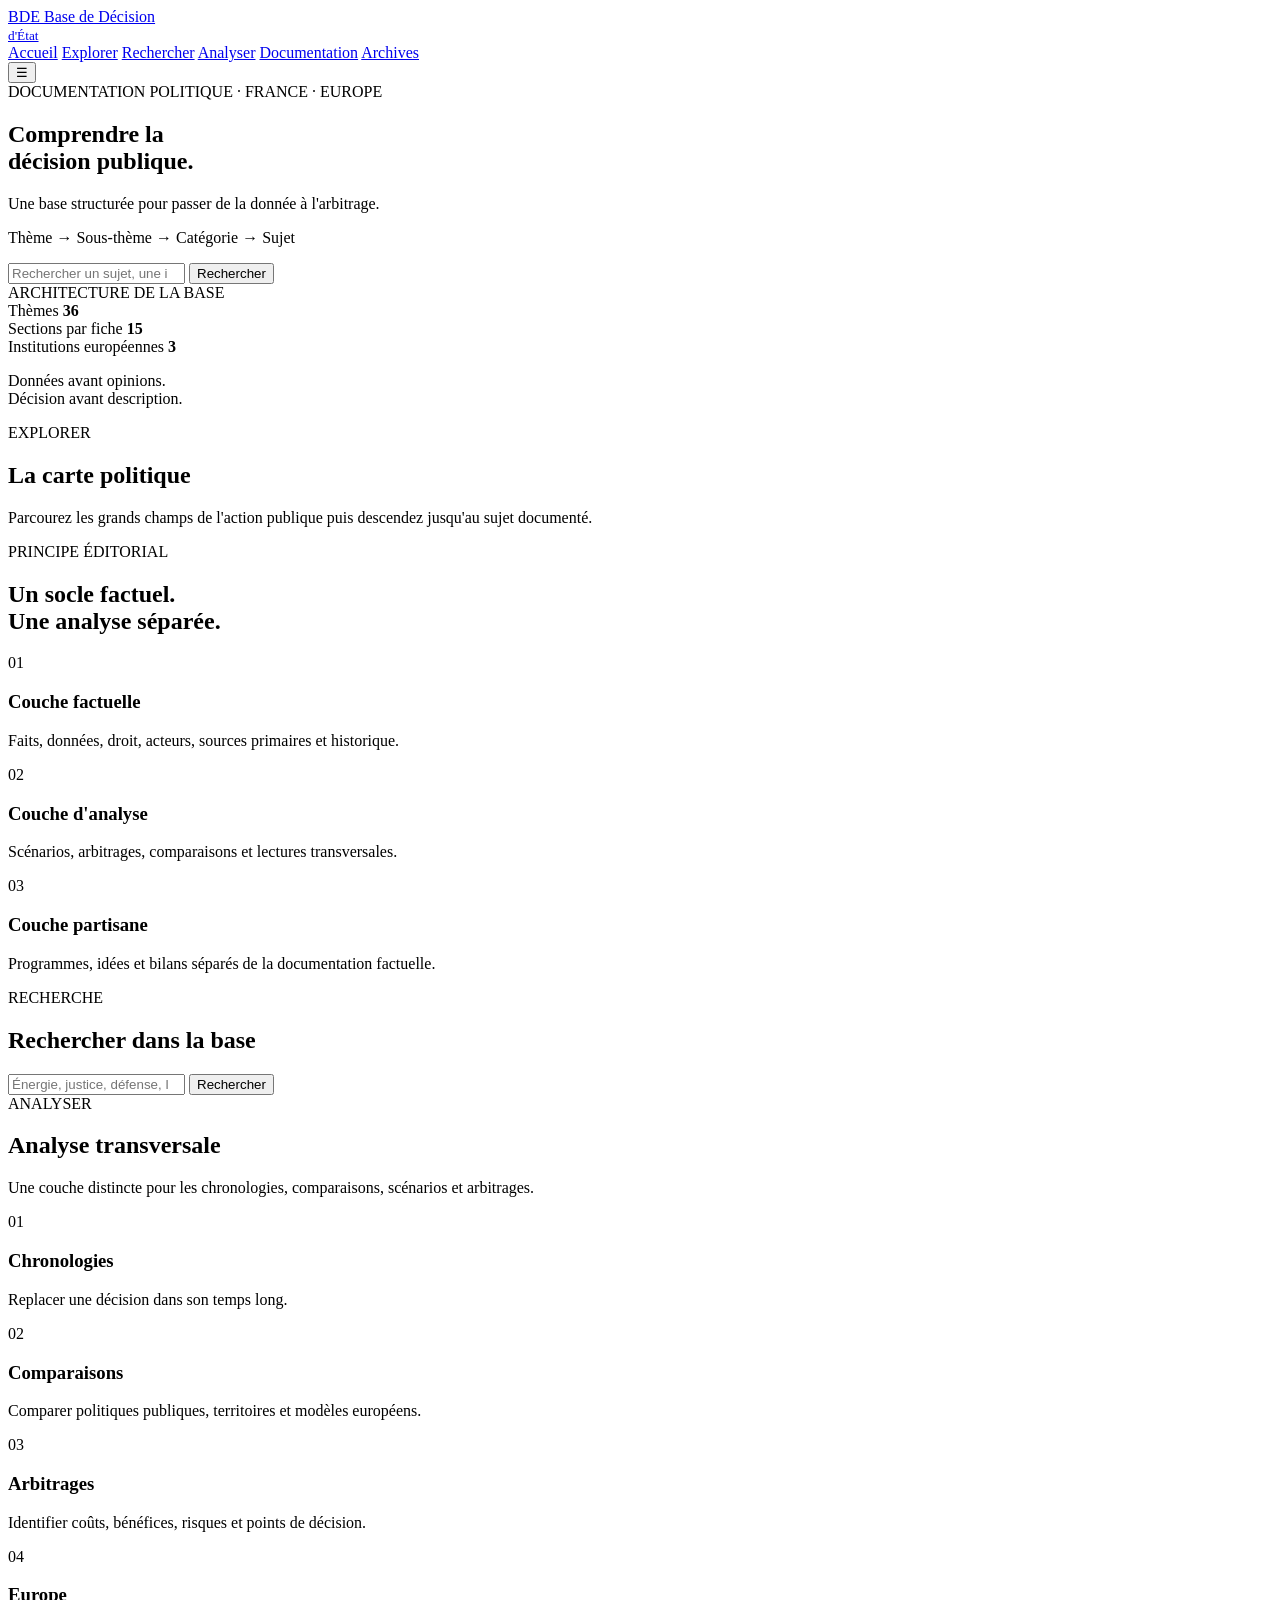
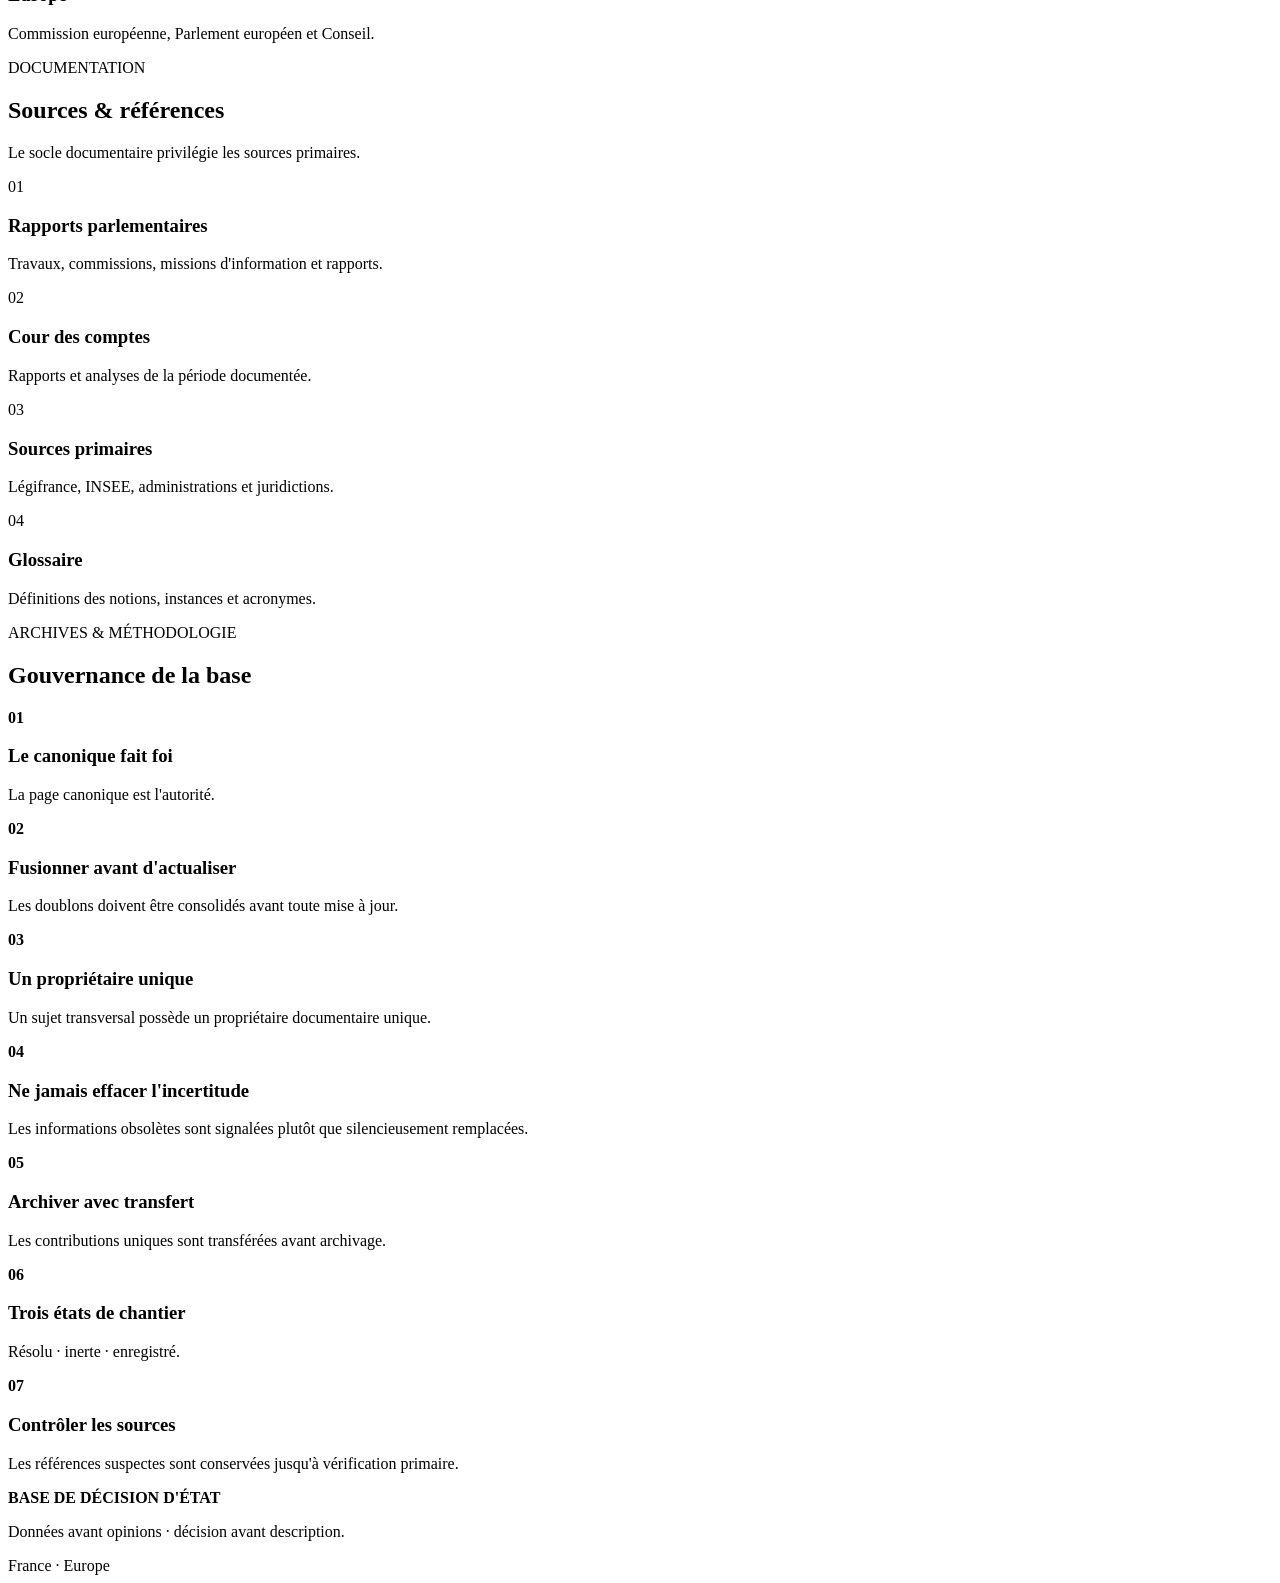
==== index.html @ 28a1ed14 "Update and rename Dossier politique to index.html" ====
<!DOCTYPE html><html lang="fr">
<head>
  <meta charset="UTF-8">
  <meta name="viewport" content="width=device-width, initial-scale=1.0">
  <meta name="description" content="Base de Décision d'État — documentation politique structurée pour la décision publique.">
  <title>Base de Décision d'État</title>  <link rel="preconnect" href="https://fonts.googleapis.com">
  <link rel="preconnect" href="https://fonts.gstatic.com" crossorigin>
  <link href="https://fonts.googleapis.com/css2?family=DM+Sans:wght@400;500;600;700&family=Playfair+Display:wght@500;600;700&display=swap" rel="stylesheet">  <link rel="stylesheet" href="styles.css">
</head><body><header class="header">  <a href="index.html" class="logo">
    <span class="logo-mark">BDE</span><span>
  Base de Décision<br>
  <small>d'État</small>
</span>

  </a>  <nav class="nav"><a href="index.html">Accueil</a>
<a href="#explorer">Explorer</a>
<a href="#recherche">Rechercher</a>
<a href="#analyser">Analyser</a>
<a href="#documentation">Documentation</a>
<a href="#archives">Archives</a>

  </nav>  <button class="menu-button" onclick="toggleMenu()">
    ☰
  </button></header><main id="app">  <!-- HERO -->  <section class="hero"><div class="hero-content">

  <div class="eyebrow">
    DOCUMENTATION POLITIQUE · FRANCE · EUROPE
  </div>

  <h1>
    Comprendre la<br>
    décision publique.
  </h1>

  <p>
    Une base structurée pour passer de la donnée
    à l'arbitrage.
  </p>

  <p class="hierarchy">
    Thème → Sous-thème → Catégorie → Sujet
  </p>

  <div class="search-box">

    <input
      id="home-search"
      type="search"
      placeholder="Rechercher un sujet, une institution, une politique…"
    >

    <button onclick="searchSite()">
      Rechercher
    </button>

  </div>

</div>


<aside class="hero-card">

  <div class="eyebrow">
    ARCHITECTURE DE LA BASE
  </div>

  <div class="metric">
    <span>Thèmes</span>
    <strong>36</strong>
  </div>

  <div class="metric">
    <span>Sections par fiche</span>
    <strong>15</strong>
  </div>

  <div class="metric">
    <span>Institutions européennes</span>
    <strong>3</strong>
  </div>

  <p>
    Données avant opinions.<br>
    Décision avant description.
  </p>

</aside>

  </section>  <!-- EXPLORER -->  <section id="explorer" class="section"><div class="section-header">

  <div>

    <div class="eyebrow">
      EXPLORER
    </div>

    <h2>
      La carte politique
    </h2>

  </div>

  <p>
    Parcourez les grands champs de l'action publique
    puis descendez jusqu'au sujet documenté.
  </p>

</div>


<div id="themes" class="theme-grid"></div>

  </section>  <!-- PRINCIPES -->  <section class="section"><div class="section-header">

  <div>

    <div class="eyebrow">
      PRINCIPE ÉDITORIAL
    </div>

    <h2>
      Un socle factuel.<br>
      Une analyse séparée.
    </h2>

  </div>

</div>


<div class="principles-grid">

  <article class="info-card">

    <span class="card-number">01</span>

    <h3>
      Couche factuelle
    </h3>

    <p>
      Faits, données, droit, acteurs,
      sources primaires et historique.
    </p>

  </article>


  <article class="info-card">

    <span class="card-number">02</span>

    <h3>
      Couche d'analyse
    </h3>

    <p>
      Scénarios, arbitrages,
      comparaisons et lectures transversales.
    </p>

  </article>


  <article class="info-card">

    <span class="card-number">03</span>

    <h3>
      Couche partisane
    </h3>

    <p>
      Programmes, idées et bilans
      séparés de la documentation factuelle.
    </p>

  </article>

</div>

  </section>  <!-- RECHERCHE -->  <section id="recherche" class="section search-section"><div class="section-header">

  <div>

    <div class="eyebrow">
      RECHERCHE
    </div>

    <h2>
      Rechercher dans la base
    </h2>

  </div>

</div>


<div class="large-search">

  <input
    id="search-input"
    type="search"
    placeholder="Énergie, justice, défense, IA…"
  >

  <button onclick="runSearch()">
    Rechercher
  </button>

</div>


<div id="search-results"></div>

  </section>  <!-- ANALYSE -->  <section id="analyser" class="section"><div class="section-header">

  <div>

    <div class="eyebrow">
      ANALYSER
    </div>

    <h2>
      Analyse transversale
    </h2>

  </div>

  <p>
    Une couche distincte pour les chronologies,
    comparaisons, scénarios et arbitrages.
  </p>

</div>


<div class="analysis-grid">

  <article class="analysis-card">
    <span>01</span>
    <h3>Chronologies</h3>
    <p>
      Replacer une décision dans son temps long.
    </p>
  </article>


  <article class="analysis-card">
    <span>02</span>
    <h3>Comparaisons</h3>
    <p>
      Comparer politiques publiques,
      territoires et modèles européens.
    </p>
  </article>


  <article class="analysis-card">
    <span>03</span>
    <h3>Arbitrages</h3>
    <p>
      Identifier coûts, bénéfices,
      risques et points de décision.
    </p>
  </article>


  <article class="analysis-card">
    <span>04</span>
    <h3>Europe</h3>
    <p>
      Commission européenne,
      Parlement européen et Conseil.
    </p>
  </article>

</div>

  </section>  <!-- DOCUMENTATION -->  <section id="documentation" class="section"><div class="section-header">

  <div>

    <div class="eyebrow">
      DOCUMENTATION
    </div>

    <h2>
      Sources & références
    </h2>

  </div>

  <p>
    Le socle documentaire privilégie
    les sources primaires.
  </p>

</div>


<div class="documentation-grid">

  <article class="info-card">

    <span class="card-number">01</span>

    <h3>
      Rapports parlementaires
    </h3>

    <p>
      Travaux, commissions, missions
      d'information et rapports.
    </p>

  </article>


  <article class="info-card">

    <span class="card-number">02</span>

    <h3>
      Cour des comptes
    </h3>

    <p>
      Rapports et analyses
      de la période documentée.
    </p>

  </article>


  <article class="info-card">

    <span class="card-number">03</span>

    <h3>
      Sources primaires
    </h3>

    <p>
      Légifrance, INSEE,
      administrations et juridictions.
    </p>

  </article>


  <article class="info-card">

    <span class="card-number">04</span>

    <h3>
      Glossaire
    </h3>

    <p>
      Définitions des notions,
      instances et acronymes.
    </p>

  </article>

</div>

  </section>  <!-- ARCHIVES -->  <section id="archives" class="section"><div class="section-header">

  <div>

    <div class="eyebrow">
      ARCHIVES & MÉTHODOLOGIE
    </div>

    <h2>
      Gouvernance de la base
    </h2>

  </div>

</div>


<div class="rules">

  <article>
    <strong>01</strong>
    <div>
      <h3>Le canonique fait foi</h3>
      <p>
        La page canonique est l'autorité.
      </p>
    </div>
  </article>


  <article>
    <strong>02</strong>
    <div>
      <h3>Fusionner avant d'actualiser</h3>
      <p>
        Les doublons doivent être consolidés
        avant toute mise à jour.
      </p>
    </div>
  </article>


  <article>
    <strong>03</strong>
    <div>
      <h3>Un propriétaire unique</h3>
      <p>
        Un sujet transversal possède
        un propriétaire documentaire unique.
      </p>
    </div>
  </article>


  <article>
    <strong>04</strong>
    <div>
      <h3>Ne jamais effacer l'incertitude</h3>
      <p>
        Les informations obsolètes sont
        signalées plutôt que silencieusement remplacées.
      </p>
    </div>
  </article>


  <article>
    <strong>05</strong>
    <div>
      <h3>Archiver avec transfert</h3>
      <p>
        Les contributions uniques sont transférées
        avant archivage.
      </p>
    </div>
  </article>


  <article>
    <strong>06</strong>
    <div>
      <h3>Trois états de chantier</h3>
      <p>
        Résolu · inerte · enregistré.
      </p>
    </div>
  </article>


  <article>
    <strong>07</strong>
    <div>
      <h3>Contrôler les sources</h3>
      <p>
        Les références suspectes sont conservées
        jusqu'à vérification primaire.
      </p>
    </div>
  </article>

</div>

  </section></main><footer>  <div><strong>
  BASE DE DÉCISION D'ÉTAT
</strong>

<p>
  Données avant opinions ·
  décision avant description.
</p>

  </div>  <div>
    France · Europe
  </div></footer><script src="app.js"></script></body>
</html>
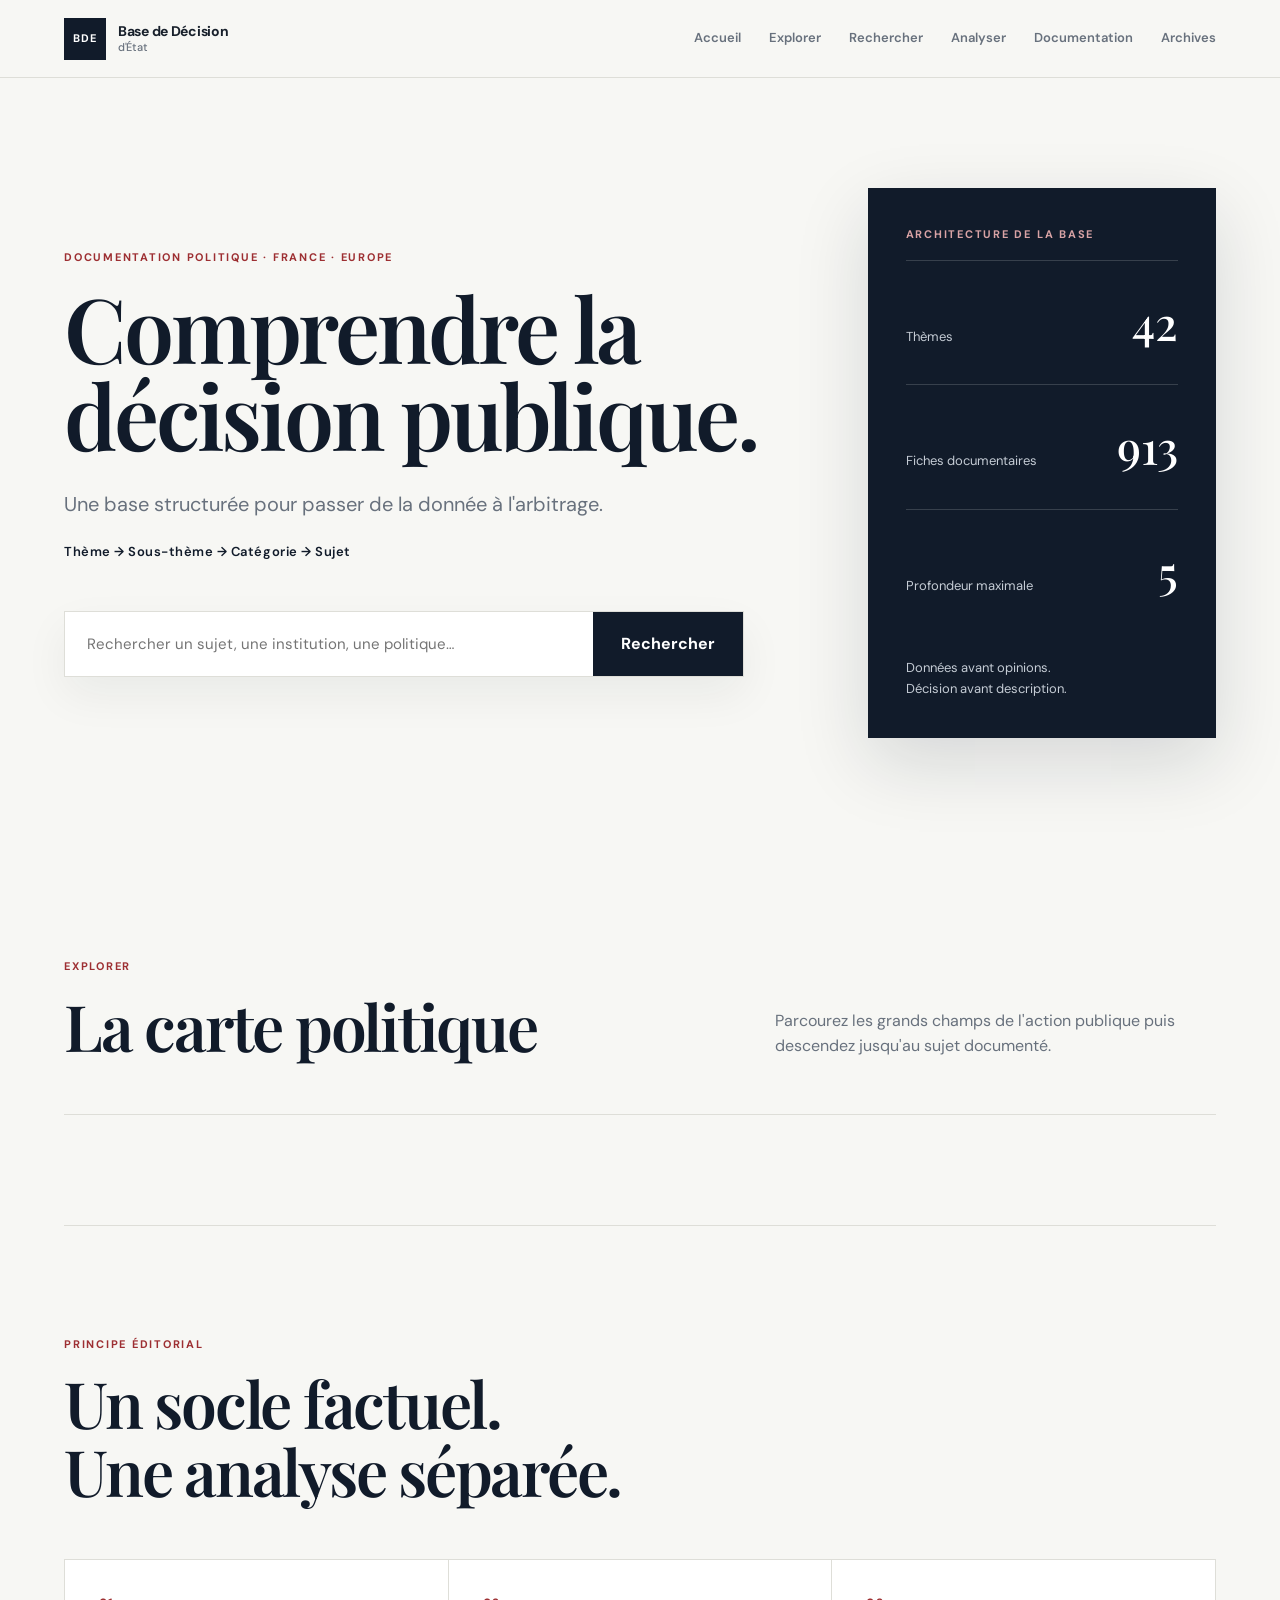
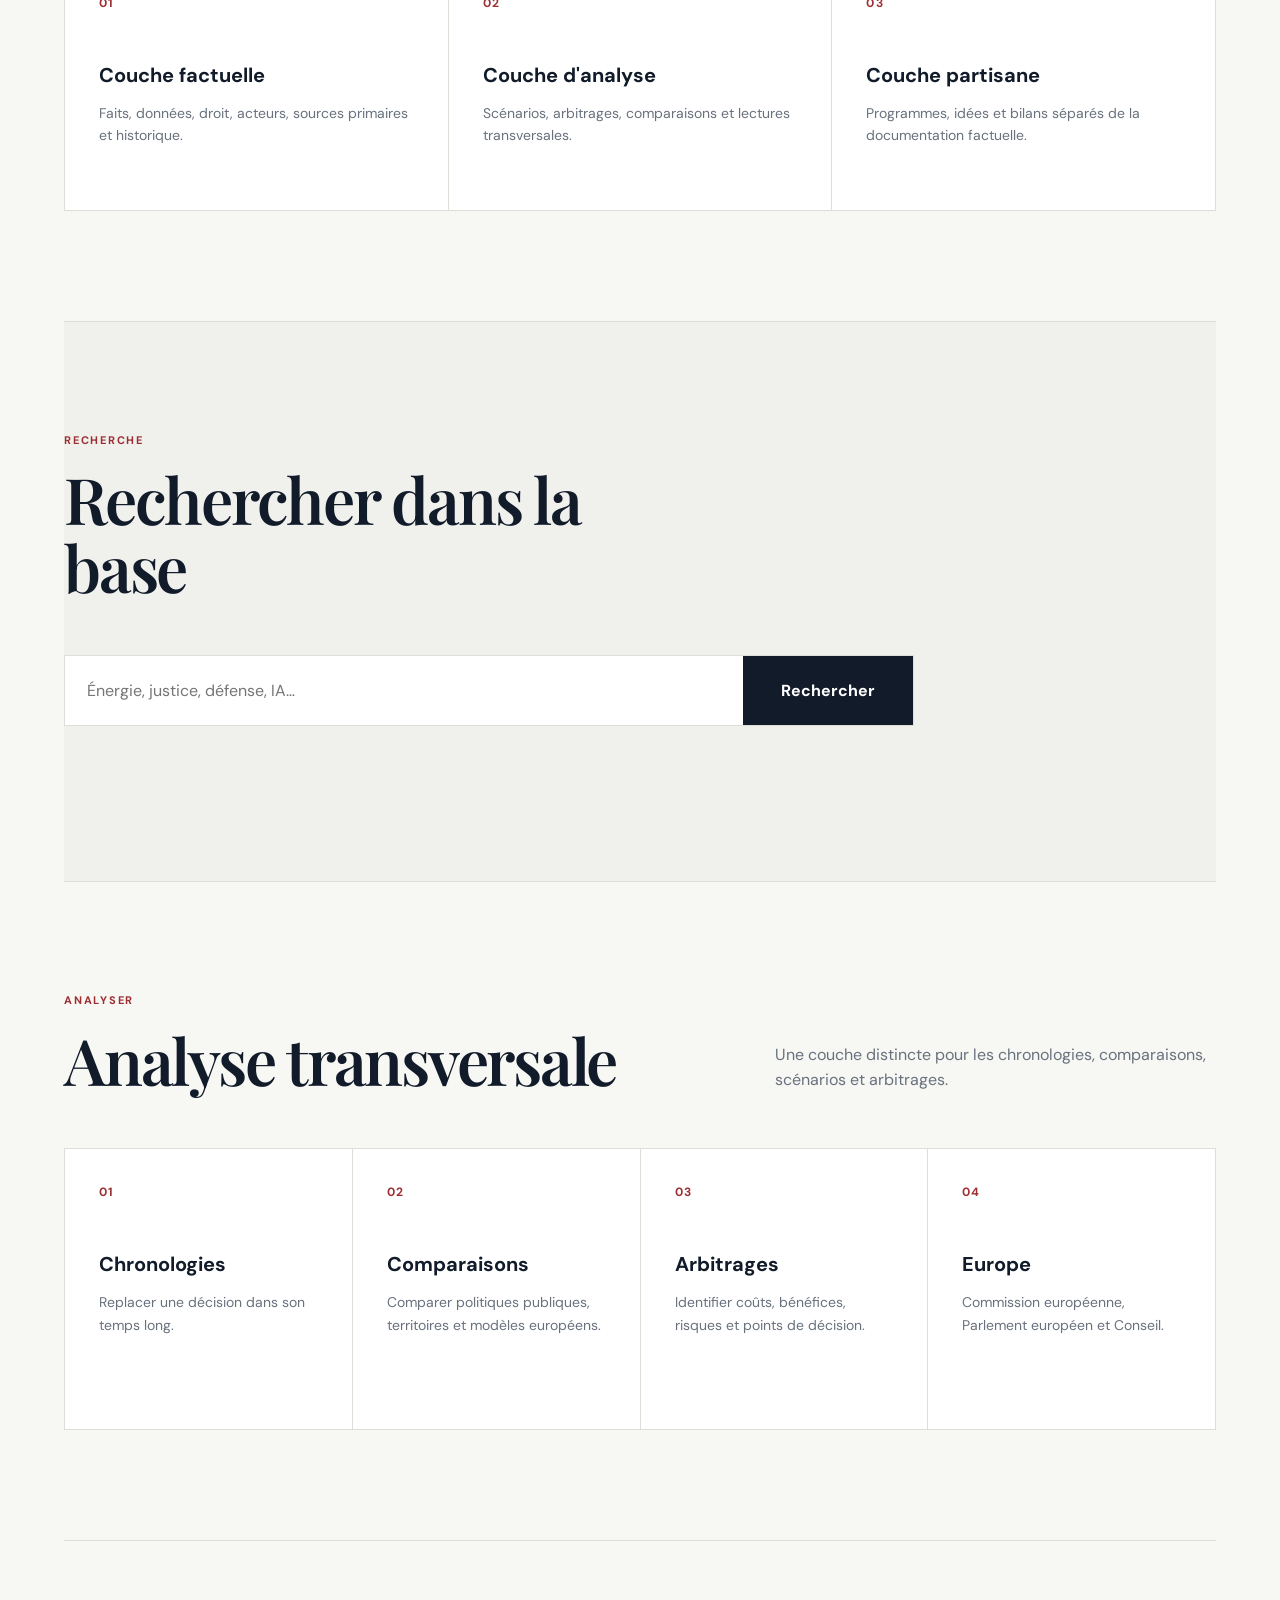
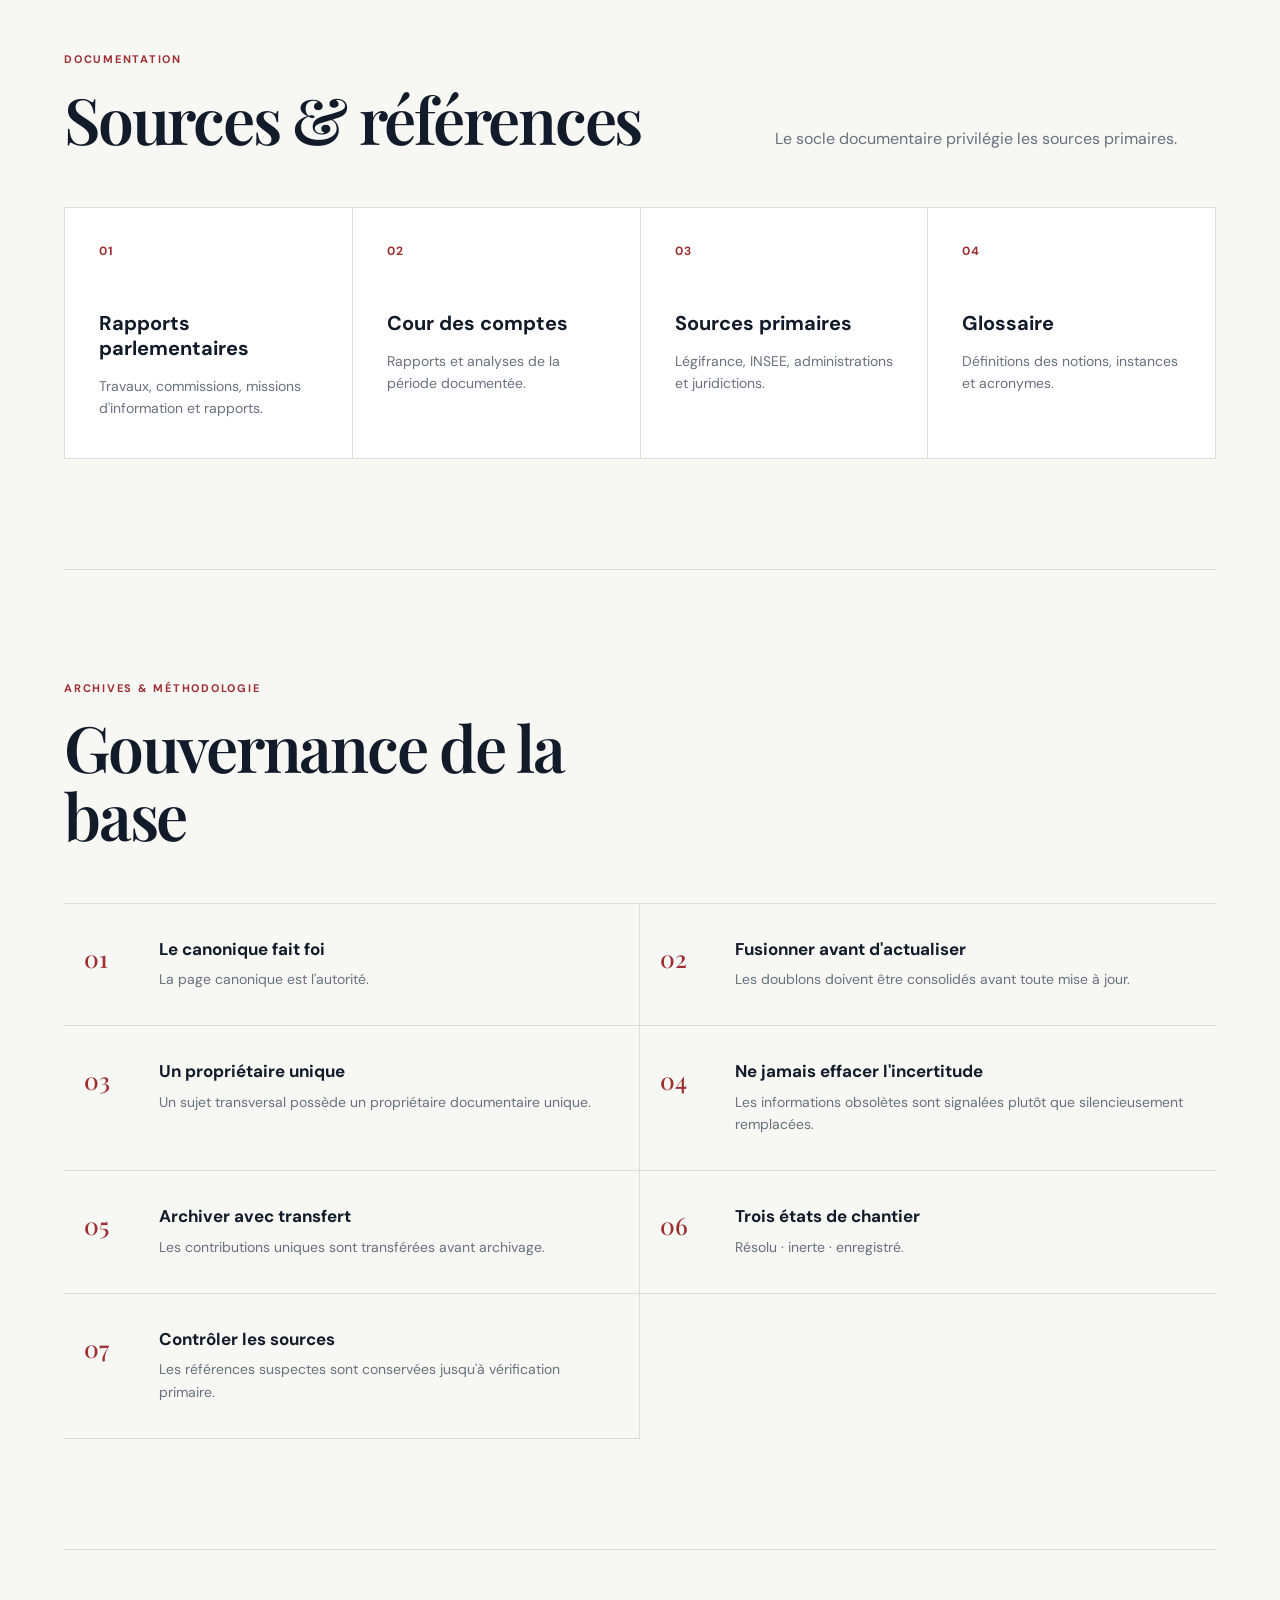
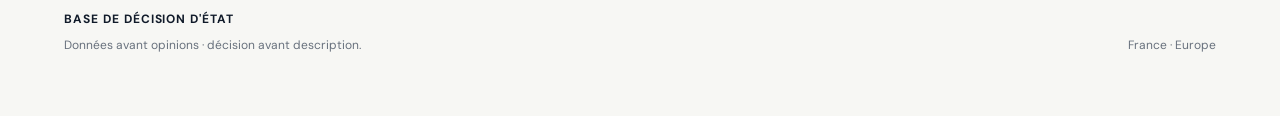
==== commit d5269e95: "Charger la feuille de style des fiches" ====
--- a/index.html
+++ b/index.html
@@ -3,9 +3,12 @@
   <meta charset="UTF-8">
   <meta name="viewport" content="width=device-width, initial-scale=1.0">
   <meta name="description" content="Base de Décision d'État — documentation politique structurée pour la décision publique.">
-  <title>Base de Décision d'État</title>  <link rel="preconnect" href="https://fonts.googleapis.com">
+  <title>Base de Décision d'État</title>
+  <link rel="preconnect" href="https://fonts.googleapis.com">
   <link rel="preconnect" href="https://fonts.gstatic.com" crossorigin>
-  <link href="https://fonts.googleapis.com/css2?family=DM+Sans:wght@400;500;600;700&family=Playfair+Display:wght@500;600;700&display=swap" rel="stylesheet">  <link rel="stylesheet" href="styles.css">
+  <link href="https://fonts.googleapis.com/css2?family=DM+Sans:wght@400;500;600;700&family=Playfair+Display:wght@500;600;700&display=swap" rel="stylesheet">
+  <link rel="stylesheet" href="styles.css">
+  <link rel="stylesheet" href="fiche.css">
 </head><body><header class="header">  <a href="index.html" class="logo">
     <span class="logo-mark">BDE</span><span>
   Base de Décision<br>
@@ -21,7 +24,7 @@
 
   </nav>  <button class="menu-button" onclick="toggleMenu()">
     ☰
-  </button></header><main id="app">  <!-- HERO -->  <section class="hero"><div class="hero-content">
+  </button></header><main id="app">  <!-- VUE DÉTAIL (thème / fiche) --><section id="detail-view" class="detail-view" hidden></section>  <!-- HERO -->  <section class="hero"><div class="hero-content">
 
   <div class="eyebrow">
     DOCUMENTATION POLITIQUE · FRANCE · EUROPE
@@ -66,17 +69,17 @@
 
   <div class="metric">
     <span>Thèmes</span>
-    <strong>36</strong>
+    <strong>42</strong>
   </div>
 
   <div class="metric">
-    <span>Sections par fiche</span>
-    <strong>15</strong>
+    <span>Fiches documentaires</span>
+    <strong>913</strong>
   </div>
 
   <div class="metric">
-    <span>Institutions européennes</span>
-    <strong>3</strong>
+    <span>Profondeur maximale</span>
+    <strong>5</strong>
   </div>
 
   <p>
@@ -479,5 +482,5 @@
 
   </div>  <div>
     France · Europe
-  </div></footer><script src="app.js"></script></body>
+  </div></footer><script src="data.js"></script><script src="app.js"></script></body>
 </html>
--- a/styles.css
+++ b/styles.css
@@ -0,0 +1,955 @@
+:root {
+--bg: #f7f7f4;
+--surface: #ffffff;
+--surface-soft: #f0f0ec;
+
+--navy: #111b2a;
+--navy-soft: #263448;
+
+--text: #18202b;
+--muted: #68717d;
+
+--red: #9d2f32;
+--red-dark: #7d2427;
+
+--border: #deded8;
+
+--max-width: 1280px;
+
+--serif: "Playfair Display", Georgia, serif;
+--sans: "DM Sans", Arial, sans-serif;
+}
+
+/* ------------------------------
+RESET
+------------------------------ */
+
+* {
+  box-sizing: border-box;
+  margin: 0;
+  padding: 0;
+  }
+
+html {
+scroll-behavior: smooth;
+}
+
+body {
+background: var(--bg);
+color: var(--text);
+font-family: var(--sans);
+line-height: 1.6;
+}
+
+a {
+color: inherit;
+text-decoration: none;
+}
+
+button,
+input {
+font: inherit;
+}
+
+/* ------------------------------
+HEADER
+------------------------------ */
+
+.header {
+position: sticky;
+top: 0;
+z-index: 1000;
+
+display: flex;
+align-items: center;
+justify-content: space-between;
+
+min-height: 78px;
+padding: 0 5vw;
+
+background: rgba(247, 247, 244, 0.94);
+border-bottom: 1px solid var(--border);
+
+backdrop-filter: blur(12px);
+}
+
+.logo {
+display: flex;
+align-items: center;
+gap: 12px;
+
+font-size: 14px;
+font-weight: 700;
+line-height: 1.05;
+letter-spacing: -0.02em;
+}
+
+.logo small {
+color: var(--muted);
+font-size: 11px;
+font-weight: 500;
+}
+
+.logo-mark {
+display: grid;
+place-items: center;
+
+width: 42px;
+height: 42px;
+
+background: var(--navy);
+color: white;
+
+font-size: 11px;
+letter-spacing: 0.08em;
+}
+
+.nav {
+display: flex;
+align-items: center;
+gap: 28px;
+
+color: var(--muted);
+font-size: 13px;
+font-weight: 600;
+}
+
+.nav a {
+position: relative;
+padding: 28px 0;
+transition: color 0.2s ease;
+}
+
+.nav a:hover {
+color: var(--navy);
+}
+
+.nav a::after {
+content: "";
+
+position: absolute;
+left: 0;
+bottom: 20px;
+
+width: 0;
+height: 1px;
+
+background: var(--red);
+
+transition: width 0.2s ease;
+}
+
+.nav a:hover::after {
+width: 100%;
+}
+
+.menu-button {
+display: none;
+
+border: 0;
+background: transparent;
+
+color: var(--navy);
+font-size: 24px;
+
+cursor: pointer;
+}
+
+/* ------------------------------
+MAIN
+------------------------------ */
+
+main {
+min-height: 70vh;
+}
+
+.section {
+width: min(var(--max-width), 90%);
+margin: 0 auto;
+padding: 110px 0;
+}
+
+.section + .section {
+border-top: 1px solid var(--border);
+}
+
+.section-header {
+display: grid;
+grid-template-columns: 1fr 0.7fr;
+gap: 80px;
+align-items: end;
+
+margin-bottom: 55px;
+}
+
+.section-header > p {
+max-width: 500px;
+
+color: var(--muted);
+font-size: 16px;
+}
+
+/* ------------------------------
+TYPOGRAPHY
+------------------------------ */
+
+.eyebrow {
+margin-bottom: 16px;
+
+color: var(--red);
+
+font-size: 11px;
+font-weight: 700;
+letter-spacing: 0.16em;
+text-transform: uppercase;
+}
+
+h1,
+h2,
+h3 {
+color: var(--navy);
+}
+
+h1,
+h2 {
+font-family: var(--serif);
+font-weight: 600;
+letter-spacing: -0.035em;
+}
+
+h1 {
+font-size: clamp(52px, 7vw, 94px);
+line-height: 0.98;
+}
+
+h2 {
+font-size: clamp(38px, 5vw, 64px);
+line-height: 1.05;
+}
+
+h3 {
+font-size: 20px;
+line-height: 1.25;
+}
+
+/* ------------------------------
+HERO
+------------------------------ */
+
+.hero {
+width: min(var(--max-width), 90%);
+min-height: 700px;
+
+margin: 0 auto;
+padding: 110px 0;
+
+display: grid;
+grid-template-columns: 1.35fr 0.65fr;
+gap: 80px;
+align-items: center;
+}
+
+.hero-content > p {
+max-width: 650px;
+margin-top: 30px;
+
+color: var(--muted);
+font-size: 20px;
+}
+
+.hero-content .hierarchy {
+margin-top: 22px;
+
+color: var(--navy);
+font-size: 13px;
+font-weight: 600;
+letter-spacing: 0.04em;
+}
+
+.search-box {
+display: flex;
+
+max-width: 680px;
+margin-top: 48px;
+
+border: 1px solid var(--border);
+background: var(--surface);
+
+box-shadow: 0 18px 45px rgba(17, 27, 42, 0.06);
+}
+
+.search-box input {
+flex: 1;
+
+min-width: 0;
+padding: 20px 22px;
+
+border: 0;
+outline: 0;
+
+background: transparent;
+color: var(--text);
+
+font-size: 15px;
+}
+
+.search-box button,
+.large-search button {
+padding: 0 28px;
+
+border: 0;
+
+background: var(--navy);
+color: white;
+
+font-weight: 700;
+
+cursor: pointer;
+
+transition:
+background 0.2s ease,
+transform 0.2s ease;
+}
+
+.search-box button:hover,
+.large-search button:hover {
+background: var(--red);
+}
+
+/* ------------------------------
+HERO CARD
+------------------------------ */
+
+.hero-card {
+padding: 38px;
+
+background: var(--navy);
+color: white;
+
+box-shadow: 0 25px 70px rgba(17, 27, 42, 0.14);
+}
+
+.hero-card .eyebrow {
+color: #d9a3a5;
+}
+
+.hero-card .metric {
+display: flex;
+align-items: baseline;
+justify-content: space-between;
+
+padding: 25px 0;
+
+border-top: 1px solid rgba(255, 255, 255, 0.16);
+}
+
+.hero-card .metric span {
+color: #c5ccd5;
+font-size: 13px;
+}
+
+.hero-card .metric strong {
+font-family: var(--serif);
+font-size: 46px;
+font-weight: 500;
+}
+
+.hero-card > p {
+padding-top: 25px;
+
+color: #c5ccd5;
+
+font-size: 13px;
+}
+
+/* ------------------------------
+THEMES
+------------------------------ */
+
+.theme-grid {
+display: grid;
+grid-template-columns: repeat(3, 1fr);
+
+border-top: 1px solid var(--border);
+border-left: 1px solid var(--border);
+}
+
+.theme-card {
+min-height: 170px;
+padding: 28px;
+
+background: var(--surface);
+
+border-right: 1px solid var(--border);
+border-bottom: 1px solid var(--border);
+
+cursor: pointer;
+
+transition:
+background 0.2s ease,
+transform 0.2s ease;
+}
+
+.theme-card:hover {
+background: var(--navy);
+color: white;
+
+transform: translateY(-3px);
+}
+
+.theme-number {
+display: block;
+
+margin-bottom: 35px;
+
+color: var(--red);
+
+font-size: 11px;
+font-weight: 700;
+letter-spacing: 0.1em;
+}
+
+.theme-card:hover .theme-number {
+color: #e4abad;
+}
+
+.theme-card h3 {
+font-family: var(--serif);
+font-size: 23px;
+font-weight: 600;
+}
+
+.theme-card:hover h3 {
+color: white;
+}
+
+/* ------------------------------
+PRINCIPLES
+------------------------------ */
+
+.principles-grid,
+.documentation-grid,
+.analysis-grid {
+display: grid;
+grid-template-columns: repeat(3, 1fr);
+gap: 1px;
+
+background: var(--border);
+
+border: 1px solid var(--border);
+}
+
+.info-card,
+.analysis-card {
+min-height: 250px;
+padding: 34px;
+
+background: var(--surface);
+}
+
+.card-number,
+.analysis-card > span {
+display: block;
+
+margin-bottom: 50px;
+
+color: var(--red);
+
+font-size: 12px;
+font-weight: 700;
+letter-spacing: 0.1em;
+}
+
+.info-card h3,
+.analysis-card h3 {
+margin-bottom: 14px;
+}
+
+.info-card p,
+.analysis-card p {
+color: var(--muted);
+font-size: 14px;
+}
+
+/* ------------------------------
+SEARCH
+------------------------------ */
+
+.search-section {
+background: var(--surface-soft);
+}
+
+.large-search {
+display: flex;
+
+max-width: 850px;
+
+margin-bottom: 45px;
+
+background: white;
+border: 1px solid var(--border);
+}
+
+.large-search input {
+flex: 1;
+
+min-width: 0;
+padding: 22px;
+
+border: 0;
+outline: 0;
+
+font-size: 16px;
+}
+
+.large-search button {
+min-width: 170px;
+}
+
+#search-results {
+display: grid;
+gap: 12px;
+}
+
+.search-result {
+display: block;
+
+padding: 25px;
+
+background: white;
+border: 1px solid var(--border);
+
+transition:
+border-color 0.2s ease,
+transform 0.2s ease;
+}
+
+.search-result:hover {
+border-color: var(--navy);
+transform: translateX(5px);
+}
+
+.search-result-number {
+color: var(--red);
+font-size: 11px;
+font-weight: 700;
+}
+
+.search-result h3 {
+margin: 7px 0;
+font-family: var(--serif);
+}
+
+.search-result p {
+color: var(--muted);
+font-size: 13px;
+}
+
+/* ------------------------------
+ANALYSIS
+------------------------------ */
+
+.analysis-grid {
+grid-template-columns: repeat(4, 1fr);
+}
+
+.analysis-card {
+min-height: 280px;
+}
+
+/* ------------------------------
+DOCUMENTATION
+------------------------------ */
+
+.documentation-grid {
+grid-template-columns: repeat(4, 1fr);
+}
+
+/* ------------------------------
+RULES
+------------------------------ */
+
+.rules {
+display: grid;
+grid-template-columns: repeat(2, 1fr);
+
+border-top: 1px solid var(--border);
+}
+
+.rules article {
+display: grid;
+grid-template-columns: 55px 1fr;
+gap: 20px;
+
+padding: 35px 20px;
+
+border-bottom: 1px solid var(--border);
+}
+
+.rules article:nth-child(odd) {
+border-right: 1px solid var(--border);
+}
+
+.rules strong {
+color: var(--red);
+
+font-family: var(--serif);
+font-size: 24px;
+font-weight: 500;
+}
+
+.rules h3 {
+margin-bottom: 8px;
+font-size: 17px;
+}
+
+.rules p {
+color: var(--muted);
+font-size: 14px;
+}
+
+/* ------------------------------
+DETAIL VIEW (thème / fiche)
+------------------------------ */
+
+main.detail-mode > section:not(.detail-view) {
+  display: none;
+}
+
+.detail-view {
+  width: min(var(--max-width), 90%);
+  margin: 0 auto;
+  padding: 60px 0 110px;
+}
+
+.detail-breadcrumb {
+  margin-bottom: 40px;
+}
+
+.detail-breadcrumb a {
+  color: var(--muted);
+  font-size: 13px;
+  font-weight: 600;
+}
+
+.detail-breadcrumb a:hover {
+  color: var(--red);
+}
+
+.detail-head {
+  max-width: 760px;
+  margin-bottom: 55px;
+  padding-bottom: 35px;
+  border-bottom: 1px solid var(--border);
+}
+
+.detail-title {
+  font-family: var(--serif);
+  font-size: clamp(32px, 4vw, 48px);
+  font-weight: 600;
+  color: var(--navy);
+  letter-spacing: -0.02em;
+  margin: 10px 0 14px;
+}
+
+.detail-title.fiche-title {
+  font-size: clamp(26px, 3.2vw, 36px);
+}
+
+.detail-meta {
+  color: var(--muted);
+  font-size: 13px;
+  margin-bottom: 8px;
+}
+
+.detail-meta a {
+  color: var(--red);
+  font-weight: 600;
+}
+
+.detail-status {
+  color: var(--text);
+  font-size: 14px;
+}
+
+.detail-categories {
+  display: grid;
+  gap: 0;
+  border-top: 1px solid var(--border);
+}
+
+.category-row {
+  display: grid;
+  grid-template-columns: 70px 1fr;
+  gap: 24px;
+  padding: 26px 0;
+  border-bottom: 1px solid var(--border);
+}
+
+.category-code {
+  font-family: var(--serif);
+  color: var(--red);
+  font-size: 15px;
+  font-weight: 600;
+  padding-top: 2px;
+}
+
+.category-body h3 {
+  font-size: 18px;
+  margin-bottom: 6px;
+}
+
+.category-empty {
+  color: var(--muted);
+  font-size: 13px;
+  font-style: italic;
+}
+
+.fiche-links {
+  display: flex;
+  flex-direction: column;
+  gap: 4px;
+  margin-top: 8px;
+}
+
+.fiche-link {
+  font-size: 13.5px;
+  color: var(--text);
+  padding: 4px 0 4px 14px;
+  border-left: 2px solid var(--border);
+}
+
+.fiche-link:hover {
+  border-left-color: var(--red);
+  color: var(--red);
+}
+
+/* Contenu intégral d'une fiche (15 sections) */
+.fiche-body {
+  max-width: 760px;
+}
+
+.fiche-body h3 {
+  font-family: var(--serif);
+  font-size: 19px;
+  color: var(--navy);
+  margin-top: 34px;
+  padding-top: 18px;
+  border-top: 1px solid var(--border);
+}
+
+.fiche-body h3:first-child {
+  margin-top: 0;
+  padding-top: 0;
+  border-top: none;
+}
+
+.fiche-body p {
+  color: var(--text);
+  font-size: 15px;
+  margin: 10px 0;
+}
+
+.fiche-body ul {
+  margin: 10px 0 10px 20px;
+}
+
+.fiche-body li {
+  color: var(--text);
+  font-size: 15px;
+  margin-bottom: 6px;
+  line-height: 1.55;
+}
+
+.fiche-body strong {
+  color: var(--navy);
+}
+
+.fiche-body table {
+  width: 100%;
+  border-collapse: collapse;
+  margin: 14px 0 20px;
+  font-size: 13.5px;
+}
+
+.fiche-body th,
+.fiche-body td {
+  padding: 9px 12px;
+  border-bottom: 1px solid var(--border);
+  text-align: left;
+}
+
+.fiche-body th {
+  background: var(--surface-soft);
+  color: var(--navy);
+  font-weight: 700;
+  font-size: 11.5px;
+  text-transform: uppercase;
+  letter-spacing: 0.05em;
+}
+
+/* ------------------------------
+FOOTER
+------------------------------ */
+
+footer {
+display: flex;
+justify-content: space-between;
+align-items: flex-end;
+
+width: min(var(--max-width), 90%);
+
+margin: 0 auto;
+padding: 60px 0;
+
+border-top: 1px solid var(--border);
+
+color: var(--muted);
+
+font-size: 12px;
+}
+
+footer strong {
+color: var(--navy);
+letter-spacing: 0.08em;
+}
+
+footer p {
+margin-top: 7px;
+}
+
+/* ------------------------------
+MOBILE
+------------------------------ */
+
+@media (max-width: 900px) {
+
+.nav {
+display: none;
+
+position: absolute;
+top: 78px;
+left: 0;
+right: 0;
+
+flex-direction: column;
+align-items: stretch;
+gap: 0;
+
+padding: 10px 5vw;
+
+background: var(--bg);
+border-bottom: 1px solid var(--border);
+
+}
+
+.nav.open {
+display: flex;
+}
+
+.nav a {
+padding: 16px 0;
+
+border-bottom: 1px solid var(--border);
+
+}
+
+.nav a::after {
+display: none;
+}
+
+.menu-button {
+display: block;
+}
+
+.hero {
+grid-template-columns: 1fr;
+
+min-height: auto;
+
+padding: 80px 0;
+
+}
+
+.hero-card {
+max-width: 600px;
+}
+
+.section-header {
+grid-template-columns: 1fr;
+gap: 25px;
+}
+
+.theme-grid {
+grid-template-columns: repeat(2, 1fr);
+}
+
+.analysis-grid {
+grid-template-columns: repeat(2, 1fr);
+}
+
+.documentation-grid {
+grid-template-columns: repeat(2, 1fr);
+}
+}
+
+@media (max-width: 600px) {
+
+.header {
+padding: 0 20px;
+}
+
+.hero,
+.section,
+footer {
+width: calc(100% - 40px);
+}
+
+.hero {
+padding: 65px 0;
+}
+
+h1 {
+font-size: 52px;
+}
+
+h2 {
+font-size: 40px;
+}
+
+.hero-content > p {
+font-size: 17px;
+}
+
+.search-box,
+.large-search {
+flex-direction: column;
+}
+
+.search-box button,
+.large-search button {
+min-height: 58px;
+}
+
+.theme-grid,
+.principles-grid,
+.analysis-grid,
+.documentation-grid,
+.rules {
+grid-template-columns: 1fr;
+}
+
+.rules article:nth-child(odd) {
+border-right: 0;
+}
+
+.section {
+padding: 75px 0;
+}
+
+footer {
+flex-direction: column;
+align-items: flex-start;
+gap: 25px;
+}
+}
--- a/fiche.css
+++ b/fiche.css
@@ -0,0 +1,326 @@
+/* Mise en page éditoriale des fiches */
+
+.fiche-layout {
+  display: grid;
+  grid-template-columns: 250px minmax(0, 820px);
+  gap: 72px;
+  align-items: start;
+  max-width: 1180px;
+}
+
+.fiche-aside {
+  position: sticky;
+  top: 105px;
+  display: grid;
+  gap: 18px;
+}
+
+.fiche-aside-card,
+.fiche-source-card {
+  background: var(--surface);
+  border: 1px solid var(--border);
+  padding: 22px;
+}
+
+.fiche-aside-card .eyebrow {
+  margin-bottom: 10px;
+}
+
+.fiche-aside-title {
+  color: var(--navy);
+  font-family: var(--serif);
+  font-size: 18px;
+  font-weight: 600;
+  margin-bottom: 18px;
+}
+
+.fiche-toc {
+  display: grid;
+  border-top: 1px solid var(--border);
+}
+
+.toc-link {
+  display: block;
+  padding: 9px 0;
+  border-bottom: 1px solid var(--border);
+  color: var(--muted);
+  font-size: 12px;
+  line-height: 1.35;
+  transition: color .15s ease, padding-left .15s ease;
+}
+
+.toc-link:hover {
+  color: var(--red);
+  padding-left: 4px;
+}
+
+.toc-level-1 { padding-left: 10px; }
+.toc-level-2 { padding-left: 20px; font-size: 11.5px; }
+
+.fiche-toc-empty {
+  color: var(--muted);
+  font-size: 12px;
+  padding-top: 10px;
+}
+
+.fiche-source-label {
+  display: block;
+  margin-bottom: 9px;
+  color: var(--red);
+  font-size: 10px;
+  font-weight: 700;
+  letter-spacing: .14em;
+}
+
+.fiche-source-card p {
+  color: var(--muted);
+  font-size: 11.5px;
+  line-height: 1.55;
+  overflow-wrap: anywhere;
+  margin-bottom: 14px;
+}
+
+.fiche-source-card a {
+  color: var(--red);
+  font-size: 12px;
+  font-weight: 700;
+}
+
+.fiche-article {
+  min-width: 0;
+  background: var(--surface);
+  border: 1px solid var(--border);
+}
+
+.fiche-article-head {
+  padding: 48px 58px 42px;
+  border-bottom: 1px solid var(--border);
+}
+
+.fiche-article-head .eyebrow {
+  margin-bottom: 12px;
+}
+
+.fiche-article-head .fiche-title {
+  max-width: 720px;
+  font-size: clamp(32px, 4vw, 52px);
+  line-height: 1.06;
+  margin: 0 0 18px;
+}
+
+.fiche-intro {
+  color: var(--muted);
+  font-size: 13px;
+  line-height: 1.5;
+}
+
+.fiche-body {
+  max-width: none;
+  padding: 42px 58px 70px;
+}
+
+.fiche-body > *:first-child {
+  margin-top: 0;
+}
+
+.fiche-body h2,
+.fiche-body h3,
+.fiche-body h4 {
+  scroll-margin-top: 110px;
+}
+
+.fiche-body h2 {
+  margin: 44px 0 18px;
+  padding-top: 28px;
+  border-top: 2px solid var(--navy);
+  font-size: 27px;
+  line-height: 1.15;
+}
+
+.fiche-body h3 {
+  margin: 36px 0 14px;
+  padding: 0;
+  border: 0;
+  font-family: var(--serif);
+  font-size: 21px;
+  line-height: 1.25;
+}
+
+.fiche-body h4 {
+  margin: 26px 0 10px;
+  color: var(--navy);
+  font-size: 15px;
+  line-height: 1.35;
+}
+
+.fiche-body p {
+  max-width: 70ch;
+  margin: 0 0 15px;
+  color: #28313d;
+  font-size: 16px;
+  line-height: 1.78;
+}
+
+.fiche-body ul,
+.fiche-body ol {
+  max-width: 70ch;
+  margin: 12px 0 20px 22px;
+  padding-left: 10px;
+}
+
+.fiche-body li {
+  padding-left: 5px;
+  margin-bottom: 8px;
+  color: #28313d;
+  font-size: 15.5px;
+  line-height: 1.65;
+}
+
+.fiche-body blockquote {
+  max-width: 70ch;
+  margin: 28px 0;
+  padding: 18px 24px;
+  border-left: 4px solid var(--red);
+  background: var(--surface-soft);
+  color: var(--navy-soft);
+  font-family: var(--serif);
+  font-size: 17px;
+  line-height: 1.6;
+}
+
+.fiche-body a {
+  color: var(--red);
+  text-decoration: underline;
+  text-decoration-color: rgba(157,47,50,.3);
+  text-underline-offset: 3px;
+}
+
+.fiche-body a:hover {
+  color: var(--red-dark);
+}
+
+.fiche-body hr {
+  margin: 38px 0;
+  border: 0;
+  border-top: 1px solid var(--border);
+}
+
+.fiche-body table {
+  display: block;
+  max-width: 100%;
+  overflow-x: auto;
+  margin: 26px 0 32px;
+  border: 1px solid var(--border);
+  font-size: 13.5px;
+}
+
+.fiche-body thead {
+  background: var(--navy);
+  color: white;
+}
+
+.fiche-body th,
+.fiche-body td {
+  min-width: 130px;
+  padding: 12px 14px;
+  border-right: 1px solid var(--border);
+  border-bottom: 1px solid var(--border);
+  vertical-align: top;
+}
+
+.fiche-body th {
+  background: var(--navy);
+  color: white;
+  text-transform: none;
+  letter-spacing: 0;
+  font-size: 12px;
+}
+
+.fiche-body tr:nth-child(even) td {
+  background: #fafaf8;
+}
+
+.fiche-body pre,
+.fiche-body code {
+  font-family: ui-monospace, SFMono-Regular, Menlo, Consolas, monospace;
+}
+
+.fiche-body pre {
+  max-width: 100%;
+  overflow-x: auto;
+  margin: 22px 0;
+  padding: 18px;
+  background: var(--navy);
+  color: #f4f5f7;
+  font-size: 12px;
+  line-height: 1.6;
+}
+
+.fiche-body code {
+  padding: 2px 5px;
+  background: var(--surface-soft);
+  color: var(--navy);
+  font-size: .9em;
+}
+
+.fiche-body pre code {
+  padding: 0;
+  background: transparent;
+  color: inherit;
+}
+
+.fiche-body figure {
+  margin: 30px 0;
+}
+
+.fiche-body img {
+  display: block;
+  max-width: 100%;
+  height: auto;
+  border: 1px solid var(--border);
+}
+
+.fiche-body figcaption {
+  margin-top: 8px;
+  color: var(--muted);
+  font-size: 12px;
+}
+
+@media (max-width: 1000px) {
+  .fiche-layout {
+    grid-template-columns: 1fr;
+    gap: 26px;
+  }
+
+  .fiche-aside {
+    position: static;
+    grid-template-columns: 1fr 1fr;
+  }
+}
+
+@media (max-width: 600px) {
+  .fiche-aside {
+    grid-template-columns: 1fr;
+  }
+
+  .fiche-article-head,
+  .fiche-body {
+    padding-left: 24px;
+    padding-right: 24px;
+  }
+
+  .fiche-article-head {
+    padding-top: 32px;
+    padding-bottom: 30px;
+  }
+
+  .fiche-body {
+    padding-top: 30px;
+    padding-bottom: 50px;
+  }
+
+  .fiche-body p,
+  .fiche-body li {
+    font-size: 15px;
+  }
+}
